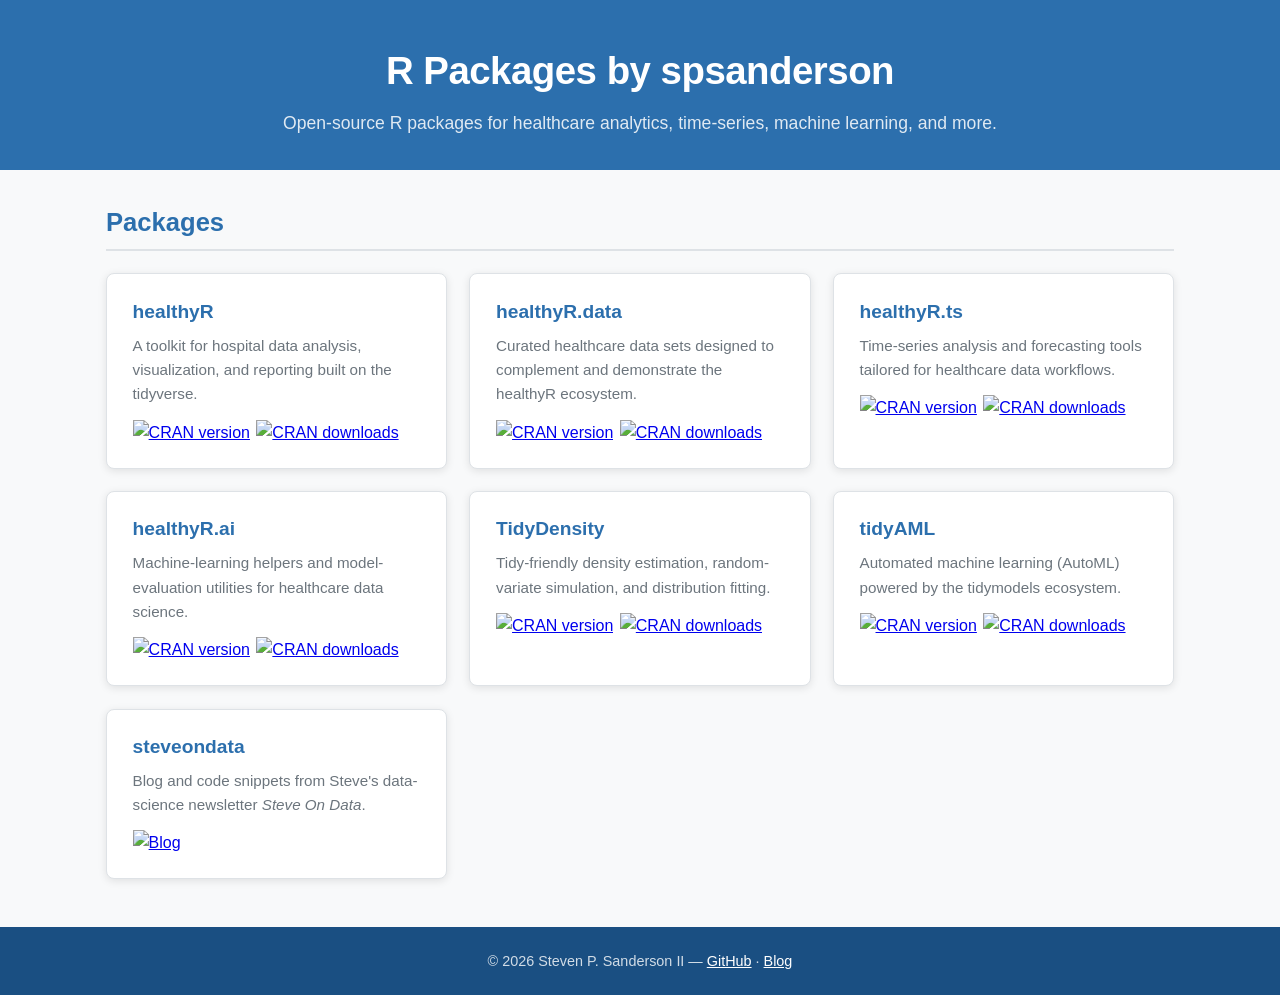
==== index.html @ bcf9381f "Add HTML marketing landing page and stylesheet for R packages Co-authored-by: spsanderson <1976011+s" ====
<!DOCTYPE html>
<html lang="en">
<head>
  <meta charset="UTF-8" />
  <meta name="viewport" content="width=device-width, initial-scale=1.0" />
  <meta name="description" content="R packages by Steven P. Sanderson II — healthcare analytics, time-series, machine learning and more." />
  <title>R Packages by spsanderson</title>
  <link rel="stylesheet" href="styles.css" />
</head>
<body>

<header>
  <h1>R Packages by spsanderson</h1>
  <p>Open-source R packages for healthcare analytics, time-series, machine learning, and more.</p>
</header>

<main>
  <section>
    <h2>Packages</h2>
    <div class="pkg-grid">

      <!-- healthyR -->
      <div class="pkg-card">
        <h3><a href="https://github.com/spsanderson/healthyR" target="_blank" rel="noopener">healthyR</a></h3>
        <p>A toolkit for hospital data analysis, visualization, and reporting built on the tidyverse.</p>
        <div class="badge-row">
          <a href="https://cran.r-project.org/package=healthyR" target="_blank" rel="noopener">
            <img src="https://www.r-pkg.org/badges/version/healthyR" alt="CRAN version" />
          </a>
          <a href="https://cran.r-project.org/package=healthyR" target="_blank" rel="noopener">
            <img src="https://cranlogs.r-pkg.org/badges/healthyR" alt="CRAN downloads" />
          </a>
        </div>
      </div>

      <!-- healthyR.data -->
      <div class="pkg-card">
        <h3><a href="https://github.com/spsanderson/healthyR.data" target="_blank" rel="noopener">healthyR.data</a></h3>
        <p>Curated healthcare data sets designed to complement and demonstrate the healthyR ecosystem.</p>
        <div class="badge-row">
          <a href="https://cran.r-project.org/package=healthyR.data" target="_blank" rel="noopener">
            <img src="https://www.r-pkg.org/badges/version/healthyR.data" alt="CRAN version" />
          </a>
          <a href="https://cran.r-project.org/package=healthyR.data" target="_blank" rel="noopener">
            <img src="https://cranlogs.r-pkg.org/badges/healthyR.data" alt="CRAN downloads" />
          </a>
        </div>
      </div>

      <!-- healthyR.ts -->
      <div class="pkg-card">
        <h3><a href="https://github.com/spsanderson/healthyR.ts" target="_blank" rel="noopener">healthyR.ts</a></h3>
        <p>Time-series analysis and forecasting tools tailored for healthcare data workflows.</p>
        <div class="badge-row">
          <a href="https://cran.r-project.org/package=healthyR.ts" target="_blank" rel="noopener">
            <img src="https://www.r-pkg.org/badges/version/healthyR.ts" alt="CRAN version" />
          </a>
          <a href="https://cran.r-project.org/package=healthyR.ts" target="_blank" rel="noopener">
            <img src="https://cranlogs.r-pkg.org/badges/healthyR.ts" alt="CRAN downloads" />
          </a>
        </div>
      </div>

      <!-- healthyR.ai -->
      <div class="pkg-card">
        <h3><a href="https://github.com/spsanderson/healthyR.ai" target="_blank" rel="noopener">healthyR.ai</a></h3>
        <p>Machine-learning helpers and model-evaluation utilities for healthcare data science.</p>
        <div class="badge-row">
          <a href="https://cran.r-project.org/package=healthyR.ai" target="_blank" rel="noopener">
            <img src="https://www.r-pkg.org/badges/version/healthyR.ai" alt="CRAN version" />
          </a>
          <a href="https://cran.r-project.org/package=healthyR.ai" target="_blank" rel="noopener">
            <img src="https://cranlogs.r-pkg.org/badges/healthyR.ai" alt="CRAN downloads" />
          </a>
        </div>
      </div>

      <!-- TidyDensity -->
      <div class="pkg-card">
        <h3><a href="https://github.com/spsanderson/TidyDensity" target="_blank" rel="noopener">TidyDensity</a></h3>
        <p>Tidy-friendly density estimation, random-variate simulation, and distribution fitting.</p>
        <div class="badge-row">
          <a href="https://cran.r-project.org/package=TidyDensity" target="_blank" rel="noopener">
            <img src="https://www.r-pkg.org/badges/version/TidyDensity" alt="CRAN version" />
          </a>
          <a href="https://cran.r-project.org/package=TidyDensity" target="_blank" rel="noopener">
            <img src="https://cranlogs.r-pkg.org/badges/TidyDensity" alt="CRAN downloads" />
          </a>
        </div>
      </div>

      <!-- tidyAML -->
      <div class="pkg-card">
        <h3><a href="https://github.com/spsanderson/tidyAML" target="_blank" rel="noopener">tidyAML</a></h3>
        <p>Automated machine learning (AutoML) powered by the tidymodels ecosystem.</p>
        <div class="badge-row">
          <a href="https://cran.r-project.org/package=tidyAML" target="_blank" rel="noopener">
            <img src="https://www.r-pkg.org/badges/version/tidyAML" alt="CRAN version" />
          </a>
          <a href="https://cran.r-project.org/package=tidyAML" target="_blank" rel="noopener">
            <img src="https://cranlogs.r-pkg.org/badges/tidyAML" alt="CRAN downloads" />
          </a>
        </div>
      </div>

      <!-- spsanderson (GitHub profile package) -->
      <div class="pkg-card">
        <h3><a href="https://github.com/spsanderson/steveondata" target="_blank" rel="noopener">steveondata</a></h3>
        <p>Blog and code snippets from Steve's data-science newsletter <em>Steve On Data</em>.</p>
        <div class="badge-row">
          <a href="https://www.spsanderson.com/steveondata/" target="_blank" rel="noopener">
            <img src="https://img.shields.io/badge/Blog-steveondata-blue" alt="Blog" />
          </a>
        </div>
      </div>

    </div>
  </section>
</main>

<footer>
  <p>
    &copy; <span id="yr"></span> Steven P. Sanderson II &mdash;
    <a href="https://github.com/spsanderson" target="_blank" rel="noopener">GitHub</a> &middot;
    <a href="https://www.spsanderson.com/steveondata/" target="_blank" rel="noopener">Blog</a>
  </p>
  <script>document.getElementById('yr').textContent = new Date().getFullYear();</script>
</footer>

</body>
</html>
---- styles.css ----
/* =====================================================
   r_package_marketing — shared stylesheet
   ===================================================== */

*, *::before, *::after {
  box-sizing: border-box;
  margin: 0;
  padding: 0;
}

:root {
  --color-bg:        #f8f9fa;
  --color-surface:   #ffffff;
  --color-primary:   #2c6fad;
  --color-primary-d: #1a4f82;
  --color-accent:    #28a745;
  --color-text:      #212529;
  --color-muted:     #6c757d;
  --color-border:    #dee2e6;
  --radius:          8px;
  --shadow:          0 2px 8px rgba(0,0,0,.10);
  --max-width:       1100px;
}

body {
  font-family: "Segoe UI", Roboto, "Helvetica Neue", Arial, sans-serif;
  background: var(--color-bg);
  color: var(--color-text);
  line-height: 1.6;
}

/* ---- Header ---- */
header {
  background: var(--color-primary);
  color: #fff;
  padding: 2.5rem 1rem 2rem;
  text-align: center;
}

header h1 {
  font-size: 2.4rem;
  font-weight: 700;
  letter-spacing: -0.5px;
}

header p {
  font-size: 1.1rem;
  opacity: .85;
  margin-top: .5rem;
}

/* ---- Main layout ---- */
main {
  max-width: var(--max-width);
  margin: 2rem auto;
  padding: 0 1rem;
}

/* ---- Section headings ---- */
section h2 {
  font-size: 1.6rem;
  color: var(--color-primary);
  border-bottom: 2px solid var(--color-border);
  padding-bottom: .4rem;
  margin-bottom: 1.4rem;
}

/* ---- Package grid ---- */
.pkg-grid {
  display: grid;
  grid-template-columns: repeat(auto-fill, minmax(280px, 1fr));
  gap: 1.4rem;
  margin-bottom: 3rem;
}

.pkg-card {
  background: var(--color-surface);
  border: 1px solid var(--color-border);
  border-radius: var(--radius);
  box-shadow: var(--shadow);
  padding: 1.4rem 1.6rem;
  transition: transform .15s ease, box-shadow .15s ease;
}

.pkg-card:hover {
  transform: translateY(-3px);
  box-shadow: 0 6px 18px rgba(0,0,0,.13);
}

.pkg-card h3 {
  font-size: 1.2rem;
  margin-bottom: .4rem;
}

.pkg-card h3 a {
  color: var(--color-primary);
  text-decoration: none;
}

.pkg-card h3 a:hover {
  text-decoration: underline;
}

.pkg-card p {
  font-size: .95rem;
  color: var(--color-muted);
  margin-bottom: .8rem;
}

.badge-row {
  display: flex;
  flex-wrap: wrap;
  gap: .4rem;
}

.badge-row a img {
  height: 20px;
}

/* ---- Footer ---- */
footer {
  background: var(--color-primary-d);
  color: rgba(255,255,255,.8);
  text-align: center;
  padding: 1.4rem 1rem;
  font-size: .9rem;
}

footer a {
  color: #fff;
}
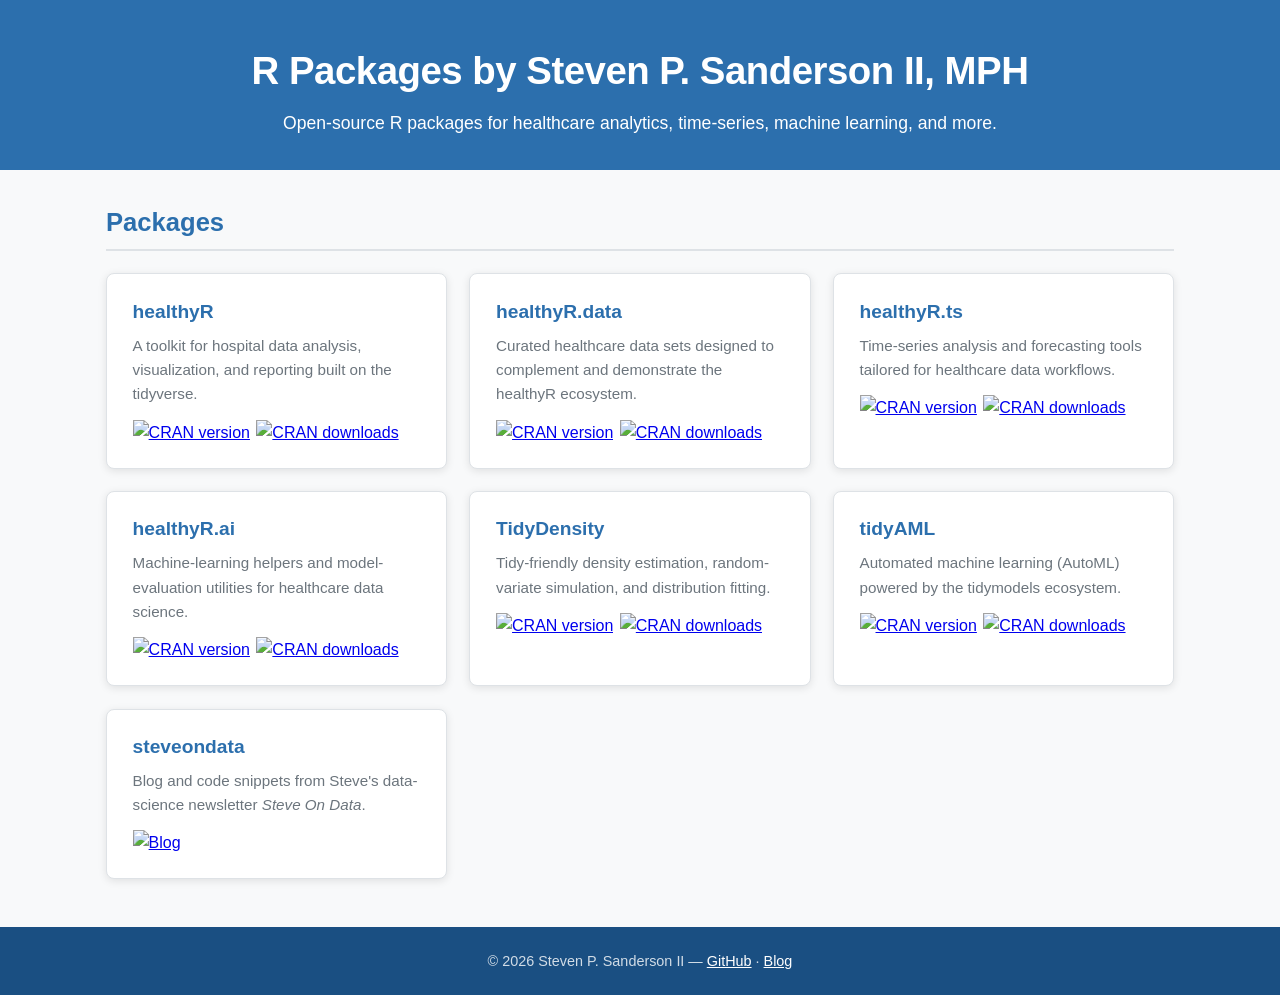
==== commit 0c5b0ffd: "Update header title with full name" ====
--- a/index.html
+++ b/index.html
@@ -10,7 +10,7 @@
 <body>
 
 <header>
-  <h1>R Packages by spsanderson</h1>
+  <h1>R Packages by Steven P. Sanderson II, MPH</h1>
   <p>Open-source R packages for healthcare analytics, time-series, machine learning, and more.</p>
 </header>
 
@@ -21,7 +21,7 @@
 
       <!-- healthyR -->
       <div class="pkg-card">
-        <h3><a href="https://github.com/spsanderson/healthyR" target="_blank" rel="noopener">healthyR</a></h3>
+        <h3><a href="https://github.com/spsanderson/healthyR" target="_blank" rel="noopener noreferrer">healthyR</a></h3>
         <p>A toolkit for hospital data analysis, visualization, and reporting built on the tidyverse.</p>
         <div class="badge-row">
           <a href="https://cran.r-project.org/package=healthyR" target="_blank" rel="noopener">
--- a/styles.css
+++ b/styles.css
@@ -45,7 +45,7 @@
 
 header p {
   font-size: 1.1rem;
-  opacity: .85;
+  color: #fff;
   margin-top: .5rem;
 }
 
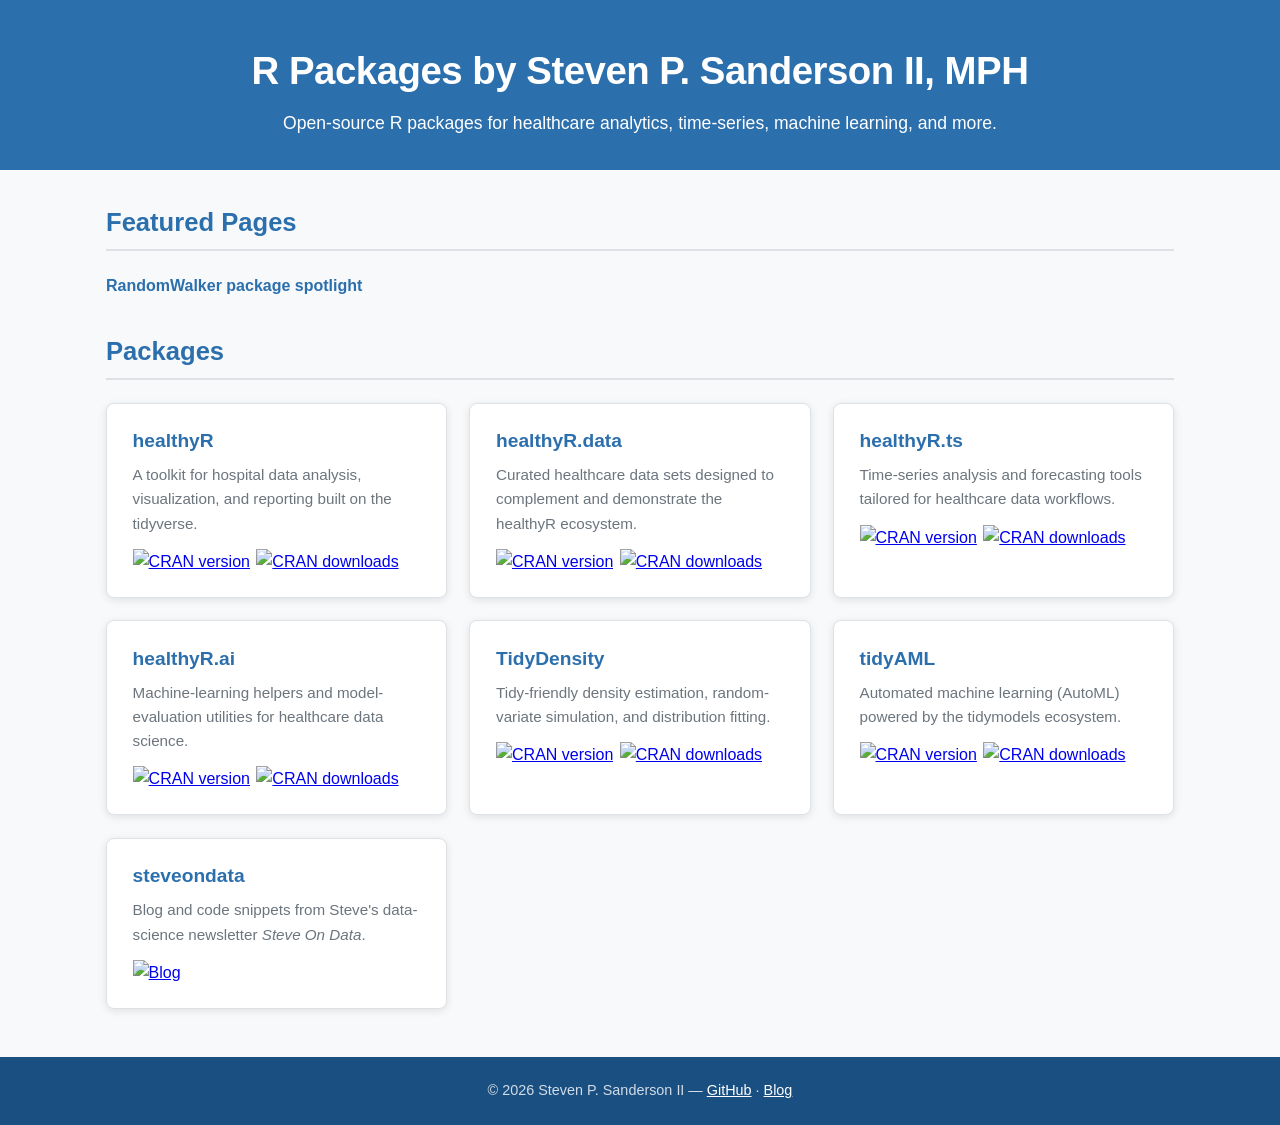
==== commit 267eba87: "feat: add styled RandomWalker page Co-authored-by: spsanderson <1976011+spsanderson@users.noreply.gi" ====
--- a/index.html
+++ b/index.html
@@ -15,6 +15,13 @@
 </header>
 
 <main>
+  <section>
+    <h2>Featured Pages</h2>
+    <div class="page-links">
+      <a href="RandomWalker_2026-08-04.html">RandomWalker package spotlight</a>
+    </div>
+  </section>
+
   <section>
     <h2>Packages</h2>
     <div class="pkg-grid">
--- a/styles.css
+++ b/styles.css
@@ -129,3 +129,47 @@
 footer a {
   color: #fff;
 }
+
+.page-links {
+  margin-bottom: 2rem;
+}
+
+.page-links a,
+.feature-card a {
+  color: var(--color-primary);
+  font-weight: 600;
+  text-decoration: none;
+}
+
+.page-links a:hover,
+.feature-card a:hover {
+  text-decoration: underline;
+}
+
+.feature-grid {
+  display: grid;
+  grid-template-columns: repeat(auto-fit, minmax(240px, 1fr));
+  gap: 1.4rem;
+  margin-bottom: 2rem;
+}
+
+.feature-card {
+  background: var(--color-surface);
+  border: 1px solid var(--color-border);
+  border-radius: var(--radius);
+  box-shadow: var(--shadow);
+  padding: 1.4rem 1.6rem;
+}
+
+.feature-card h3 {
+  color: var(--color-primary);
+  margin-bottom: .6rem;
+}
+
+.feature-card p + p {
+  margin-top: 1rem;
+}
+
+.hero-card {
+  margin-bottom: 2rem;
+}
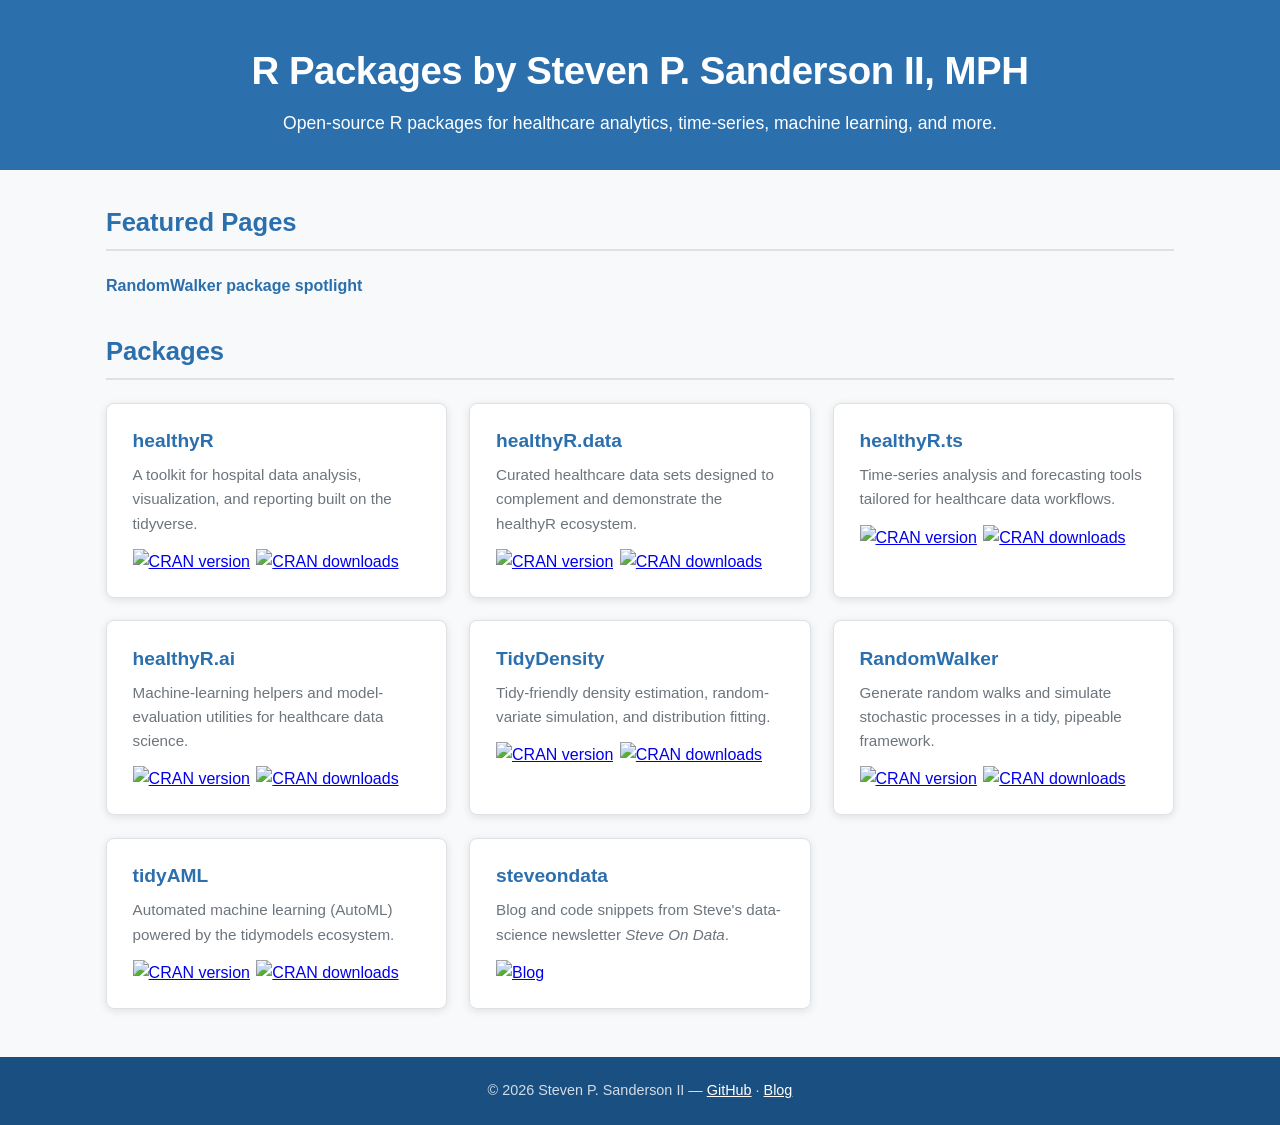
==== commit 4390a8ef: "Add RandomWalker tile card to index.html and entry to README.md Co-authored-by: spsanderson <1976011" ====
--- a/index.html
+++ b/index.html
@@ -96,6 +96,20 @@
         </div>
       </div>
 
+      <!-- RandomWalker -->
+      <div class="pkg-card">
+        <h3><a href="https://github.com/spsanderson/RandomWalker" target="_blank" rel="noopener noreferrer">RandomWalker</a></h3>
+        <p>Generate random walks and simulate stochastic processes in a tidy, pipeable framework.</p>
+        <div class="badge-row">
+          <a href="https://cran.r-project.org/package=RandomWalker" target="_blank" rel="noopener">
+            <img src="https://www.r-pkg.org/badges/version/RandomWalker" alt="CRAN version" />
+          </a>
+          <a href="https://cran.r-project.org/package=RandomWalker" target="_blank" rel="noopener">
+            <img src="https://cranlogs.r-pkg.org/badges/RandomWalker" alt="CRAN downloads" />
+          </a>
+        </div>
+      </div>
+
       <!-- tidyAML -->
       <div class="pkg-card">
         <h3><a href="https://github.com/spsanderson/tidyAML" target="_blank" rel="noopener">tidyAML</a></h3>
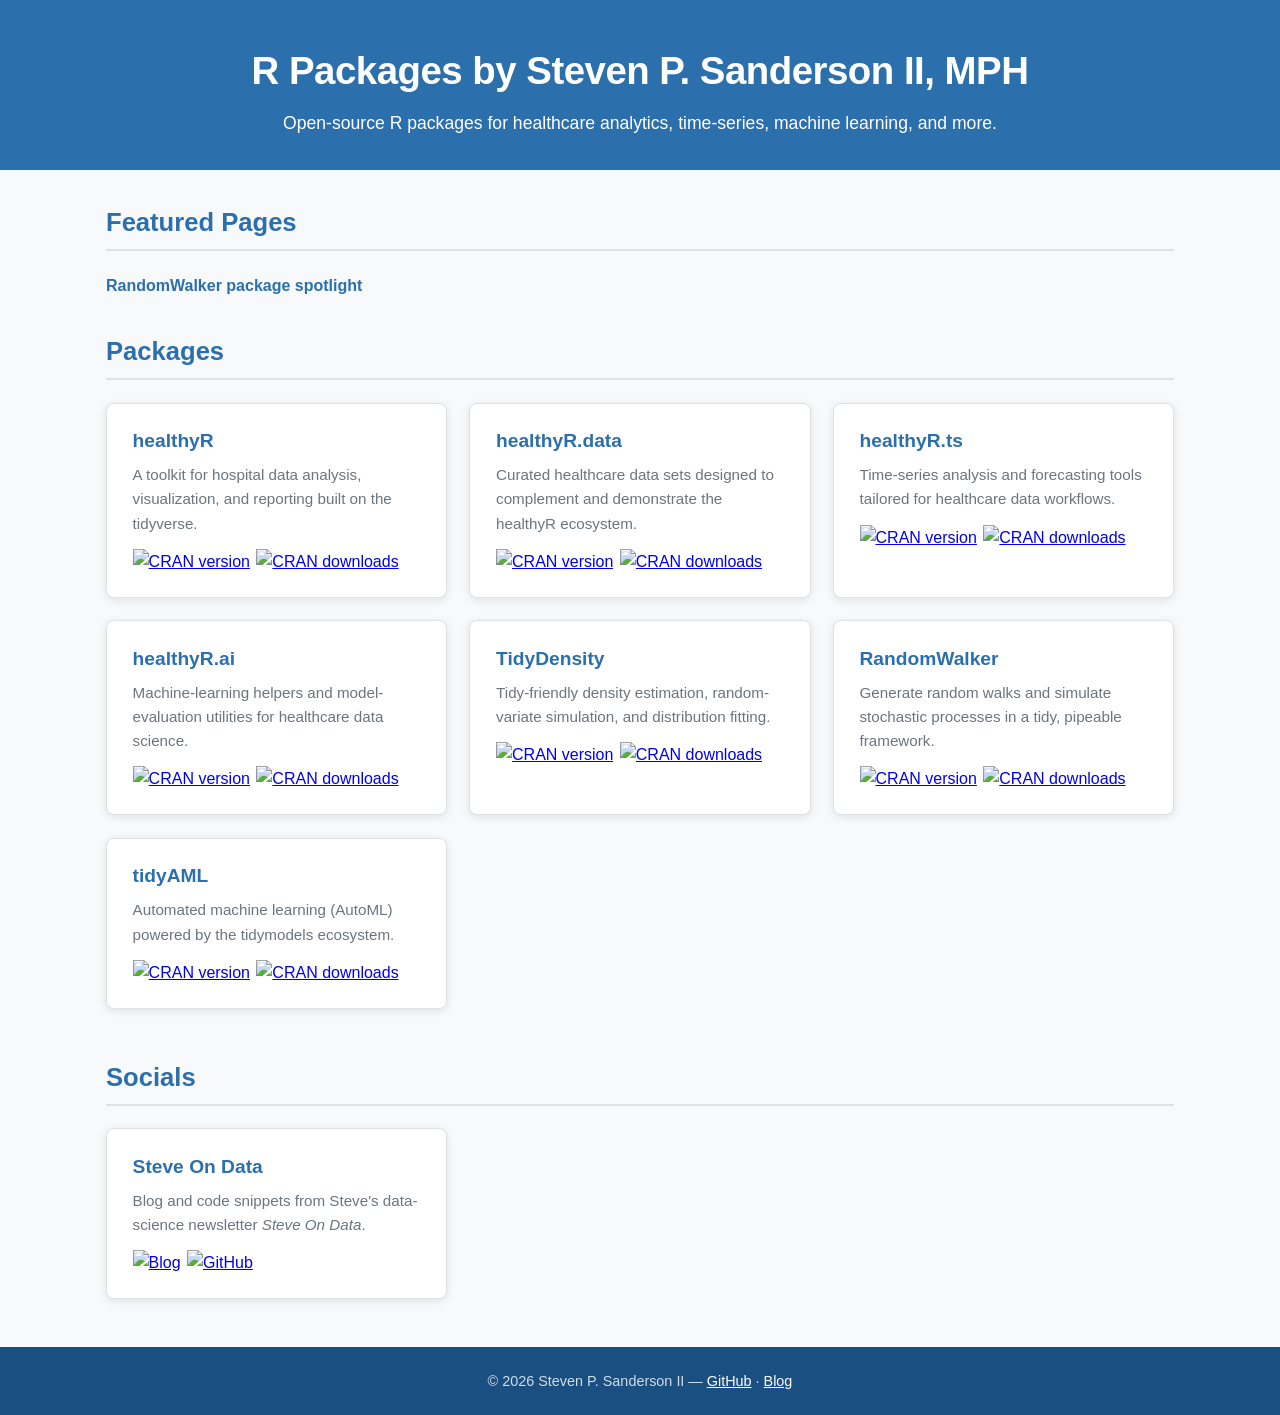
==== commit 466dc165: "Move blog to its own Socials section on main page Co-authored-by: spsanderson <1976011+spsanderson@u" ====
--- a/index.html
+++ b/index.html
@@ -124,13 +124,23 @@
         </div>
       </div>
 
-      <!-- spsanderson (GitHub profile package) -->
+    </div>
+  </section>
+
+  <section>
+    <h2>Socials</h2>
+    <div class="pkg-grid">
+
+      <!-- steveondata blog -->
       <div class="pkg-card">
-        <h3><a href="https://github.com/spsanderson/steveondata" target="_blank" rel="noopener">steveondata</a></h3>
+        <h3><a href="https://www.spsanderson.com/steveondata/" target="_blank" rel="noopener">Steve On Data</a></h3>
         <p>Blog and code snippets from Steve's data-science newsletter <em>Steve On Data</em>.</p>
         <div class="badge-row">
           <a href="https://www.spsanderson.com/steveondata/" target="_blank" rel="noopener">
             <img src="https://img.shields.io/badge/Blog-steveondata-blue" alt="Blog" />
+          </a>
+          <a href="https://github.com/spsanderson/steveondata" target="_blank" rel="noopener">
+            <img src="https://img.shields.io/badge/GitHub-steveondata-black" alt="GitHub" />
           </a>
         </div>
       </div>
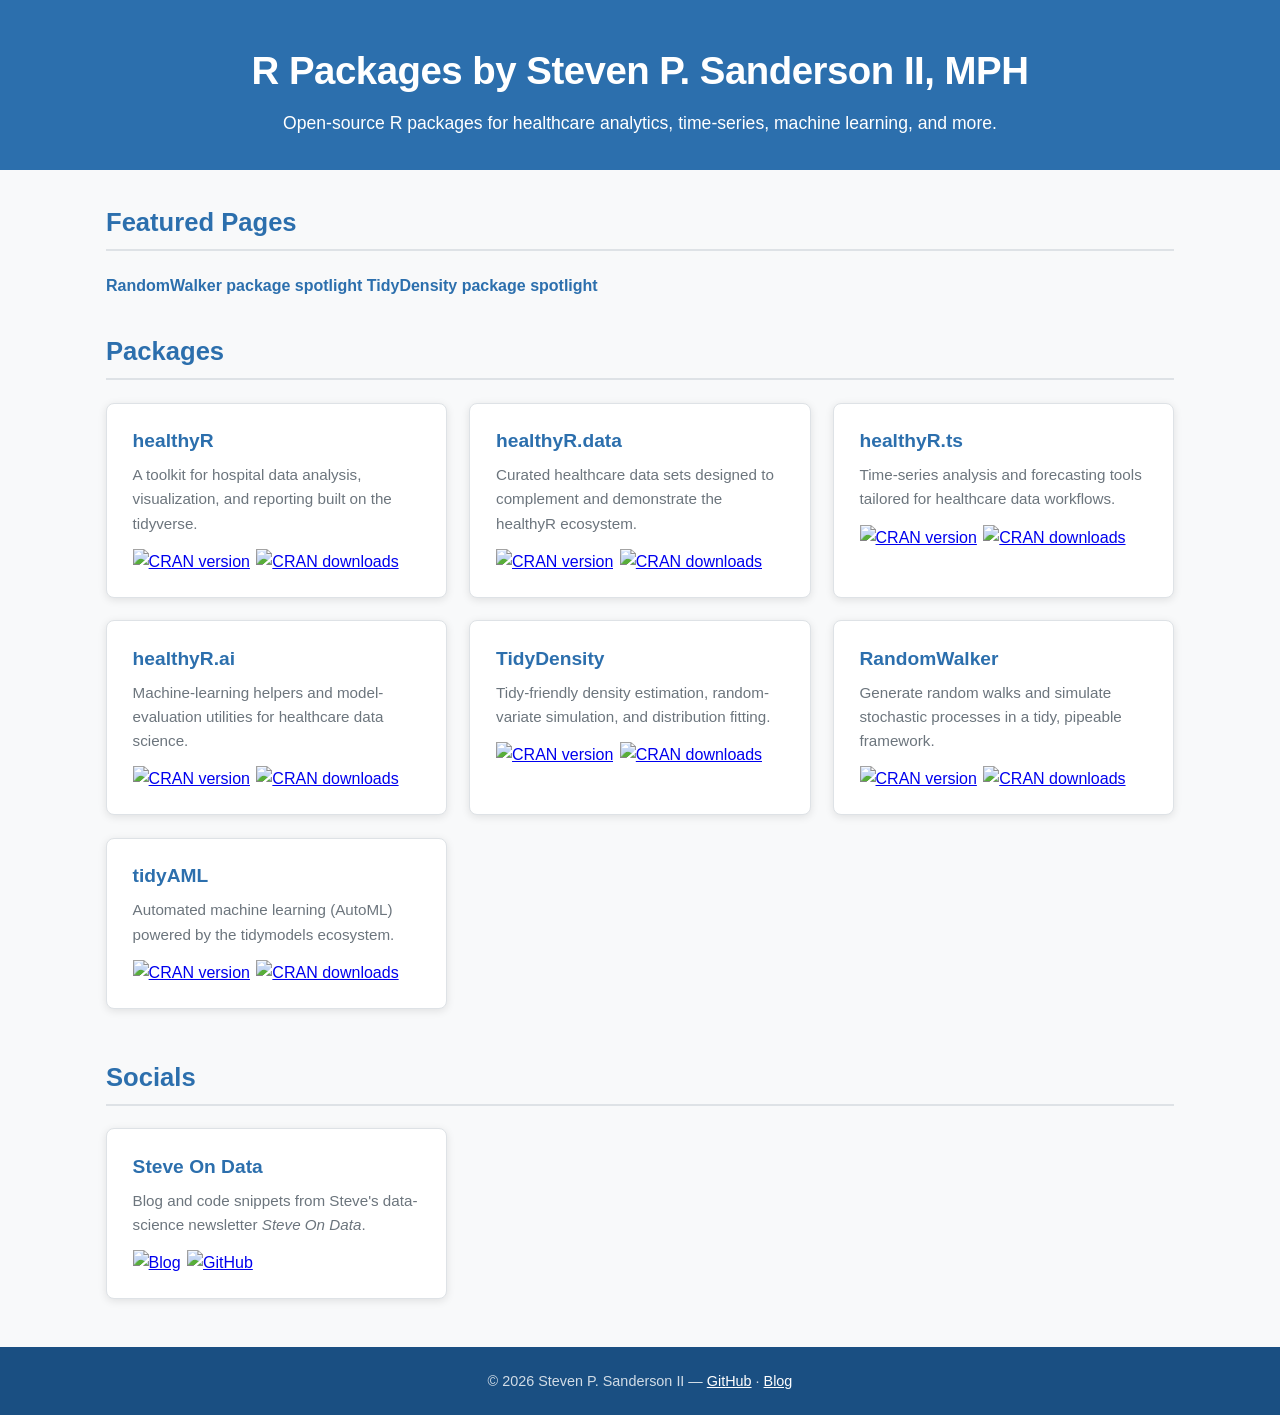
==== commit f528a70e: "Add TidyDensity_2026-08-04.html spotlight page with standard site styling Co-authored-by: spsanderso" ====
--- a/index.html
+++ b/index.html
@@ -19,6 +19,7 @@
     <h2>Featured Pages</h2>
     <div class="page-links">
       <a href="RandomWalker_2026-08-04.html">RandomWalker package spotlight</a>
+      <a href="TidyDensity_2026-08-04.html">TidyDensity package spotlight</a>
     </div>
   </section>
 
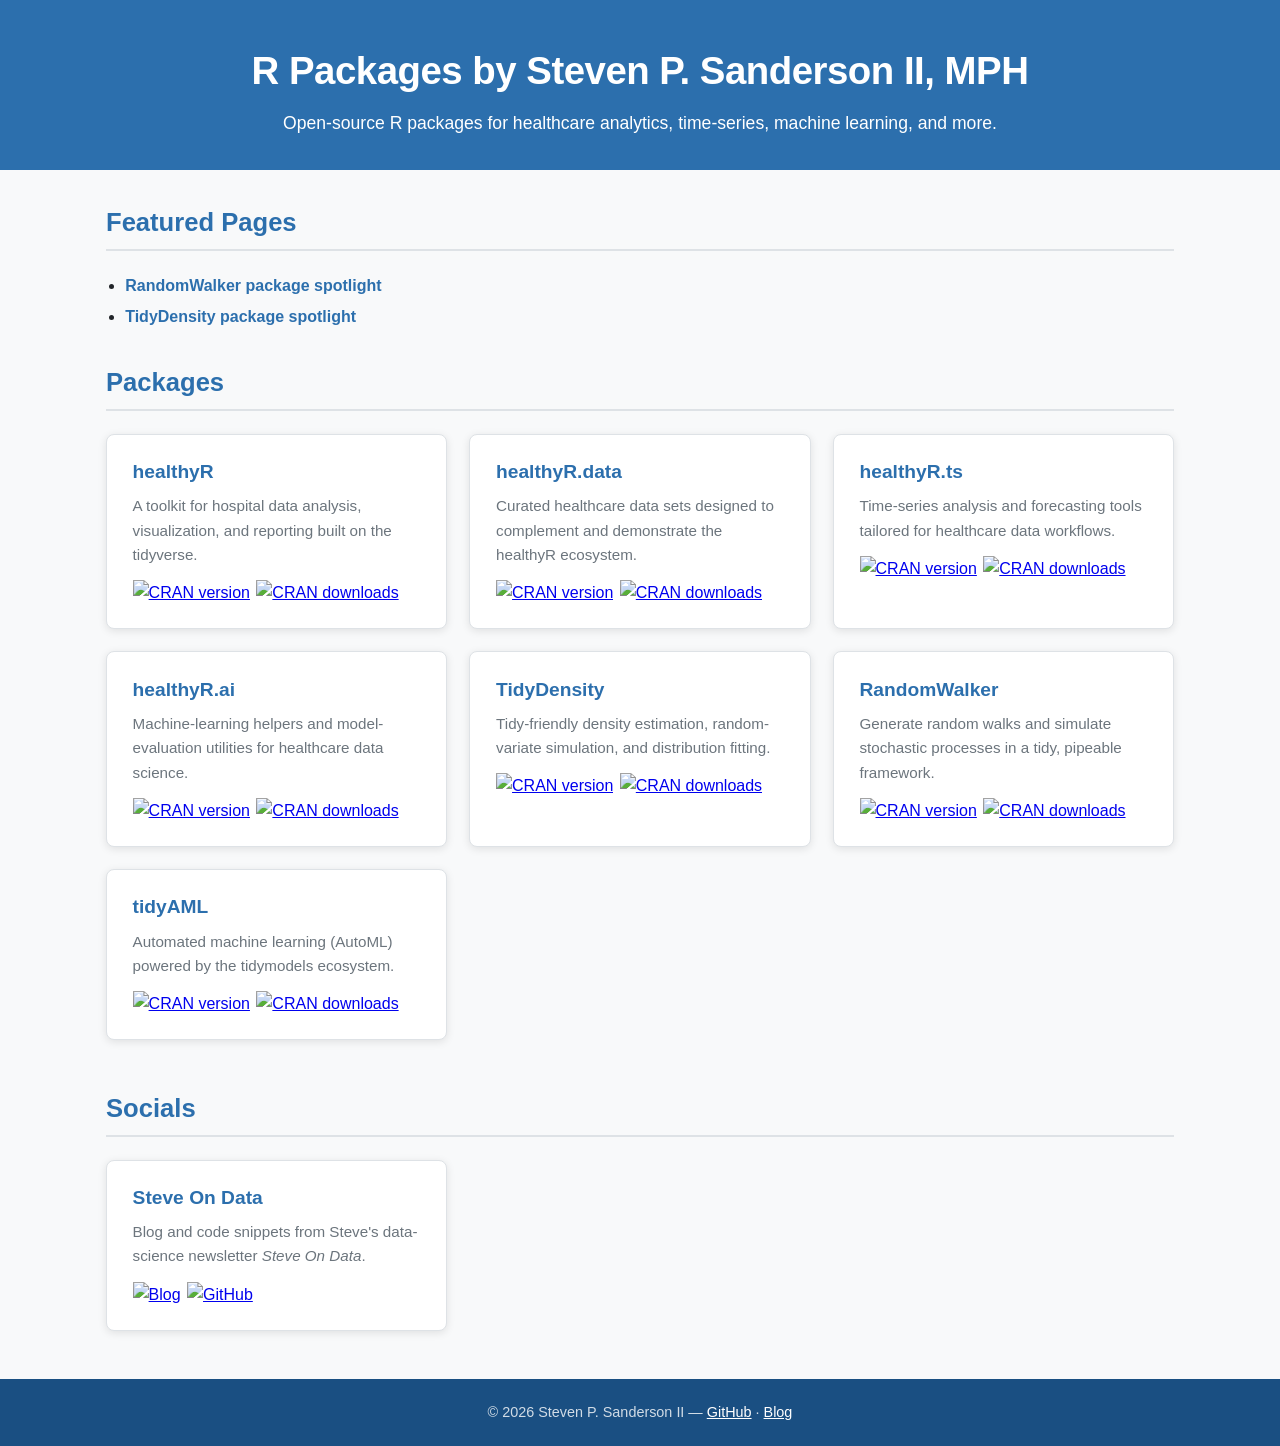
==== commit 4d93df21: "fix: render featured page links as list items Co-authored-by: spsanderson <1976011+spsanderson@users" ====
--- a/index.html
+++ b/index.html
@@ -17,10 +17,10 @@
 <main>
   <section>
     <h2>Featured Pages</h2>
-    <div class="page-links">
-      <a href="RandomWalker_2026-08-04.html">RandomWalker package spotlight</a>
-      <a href="TidyDensity_2026-08-04.html">TidyDensity package spotlight</a>
-    </div>
+    <ul class="page-links">
+      <li><a href="RandomWalker_2026-08-04.html">RandomWalker package spotlight</a></li>
+      <li><a href="TidyDensity_2026-08-04.html">TidyDensity package spotlight</a></li>
+    </ul>
   </section>
 
   <section>
--- a/styles.css
+++ b/styles.css
@@ -132,6 +132,11 @@
 
 .page-links {
   margin-bottom: 2rem;
+  padding-left: 1.2rem;
+}
+
+.page-links li + li {
+  margin-top: .35rem;
 }
 
 .page-links a,
